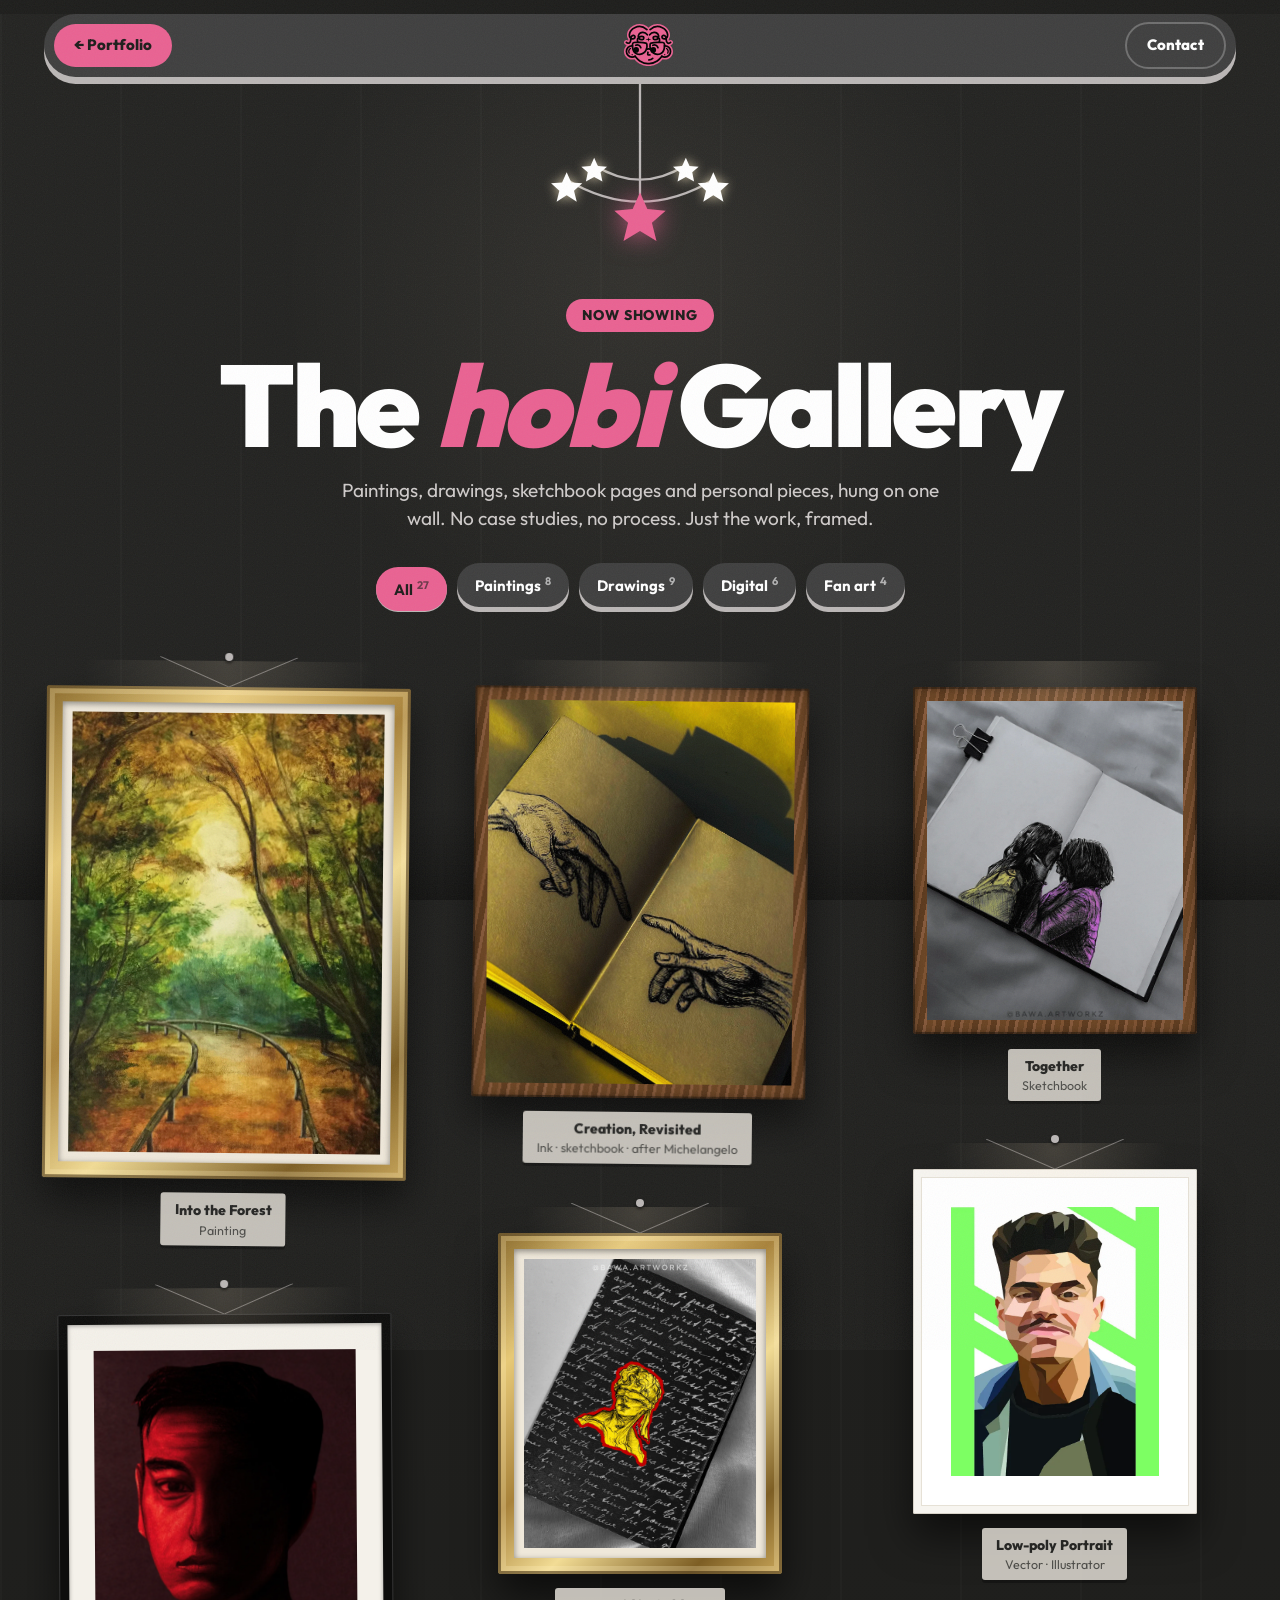
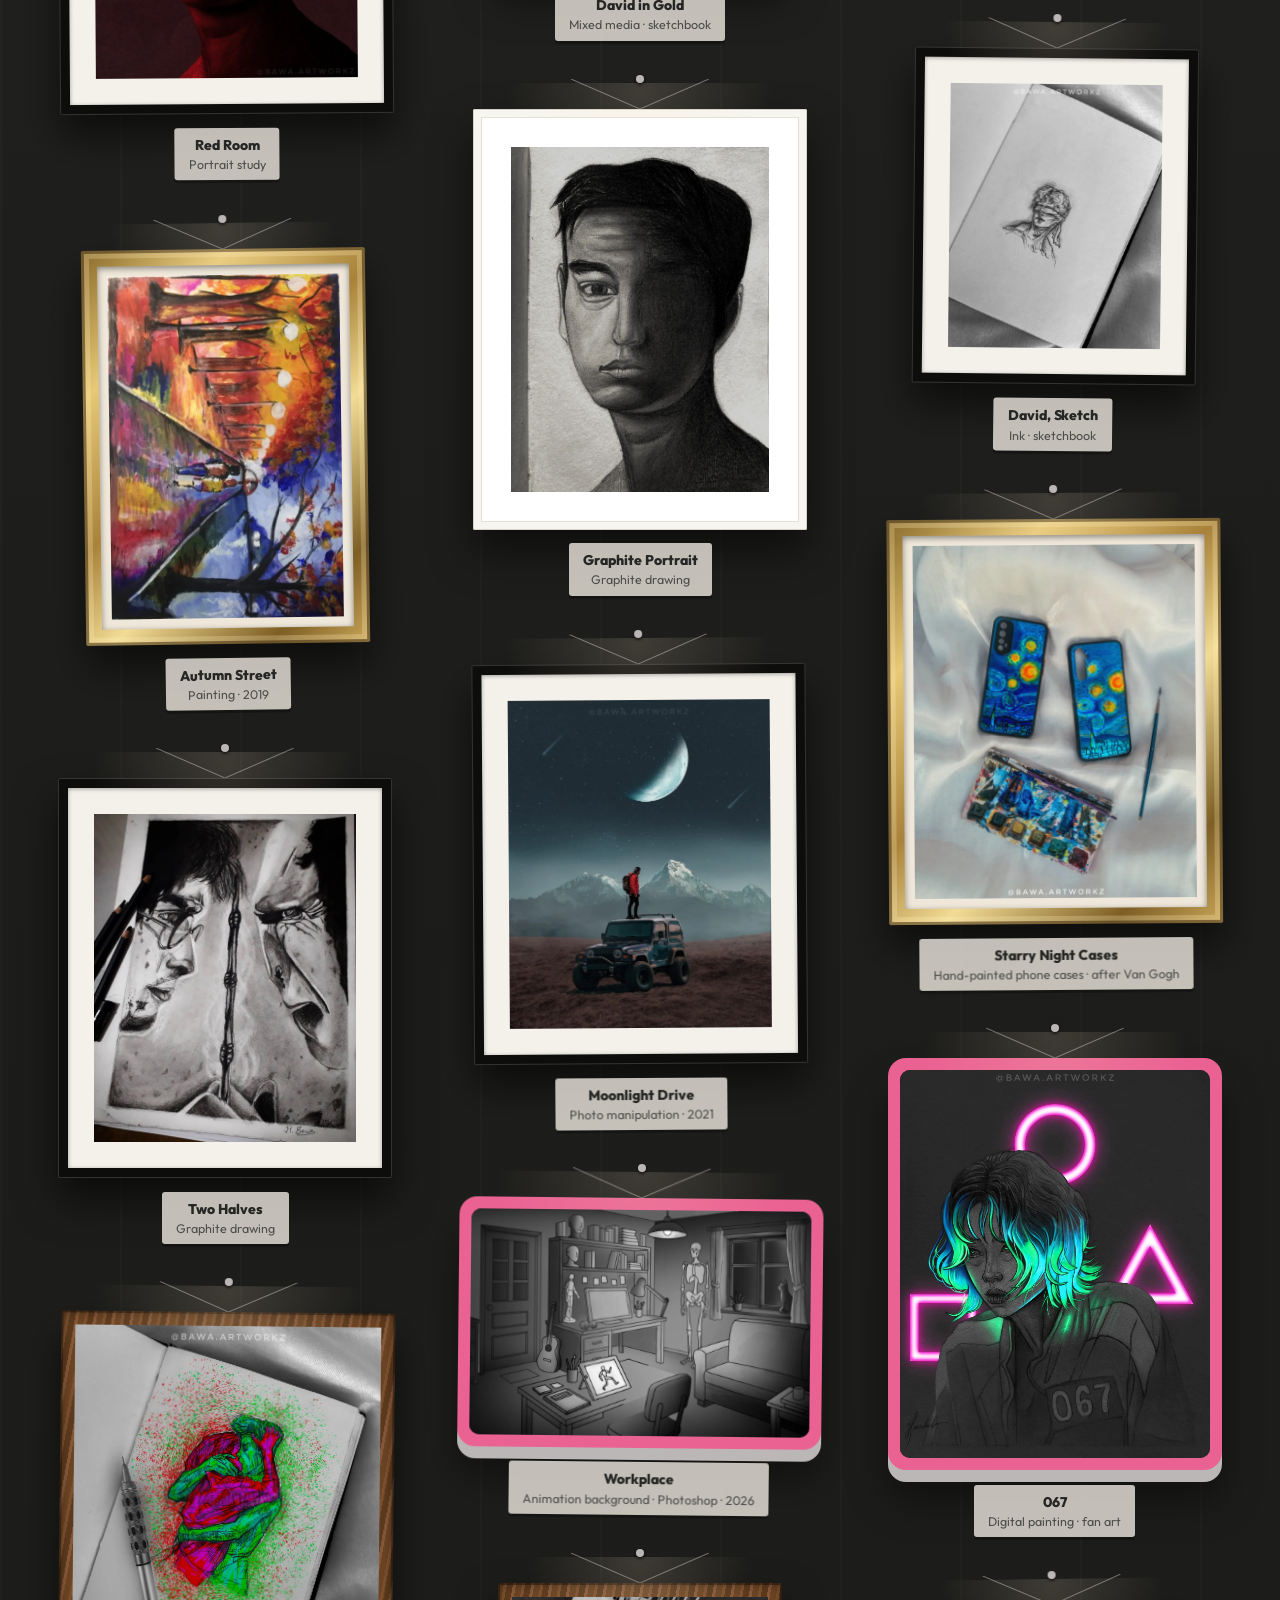
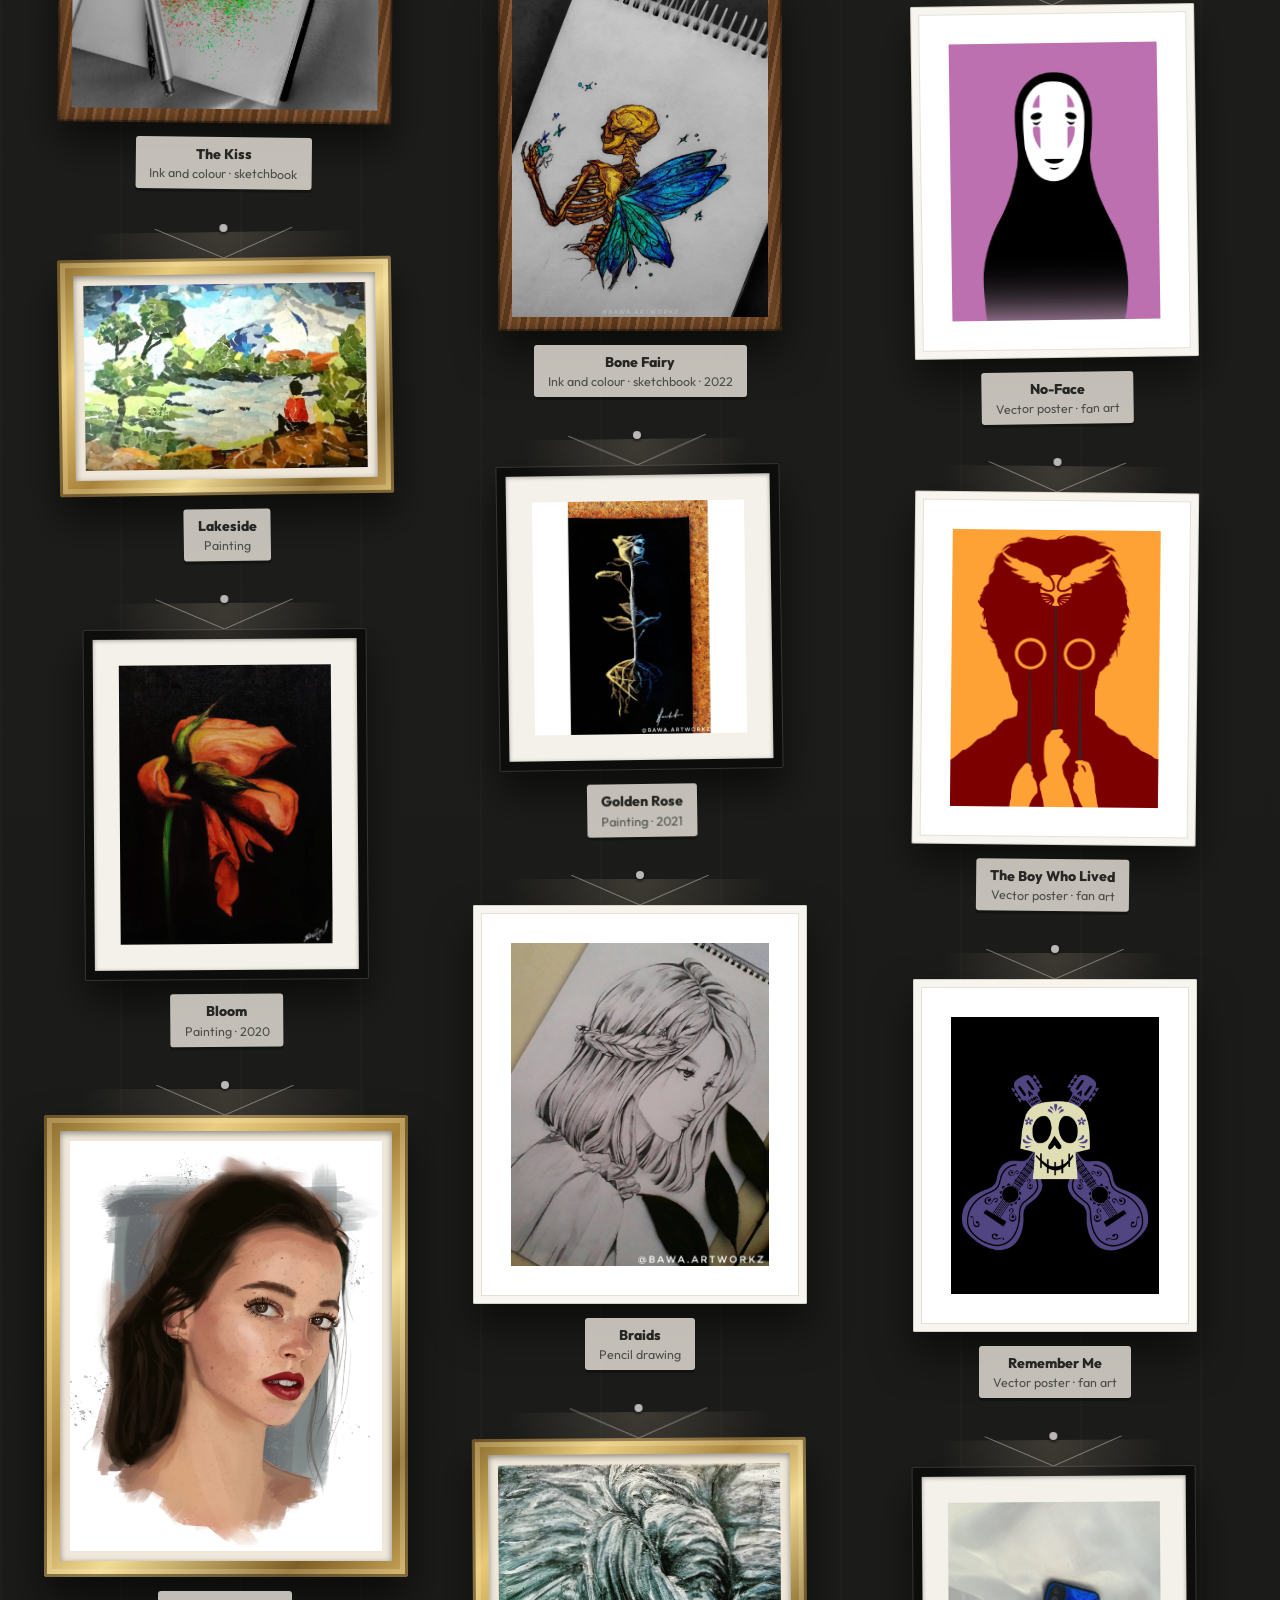
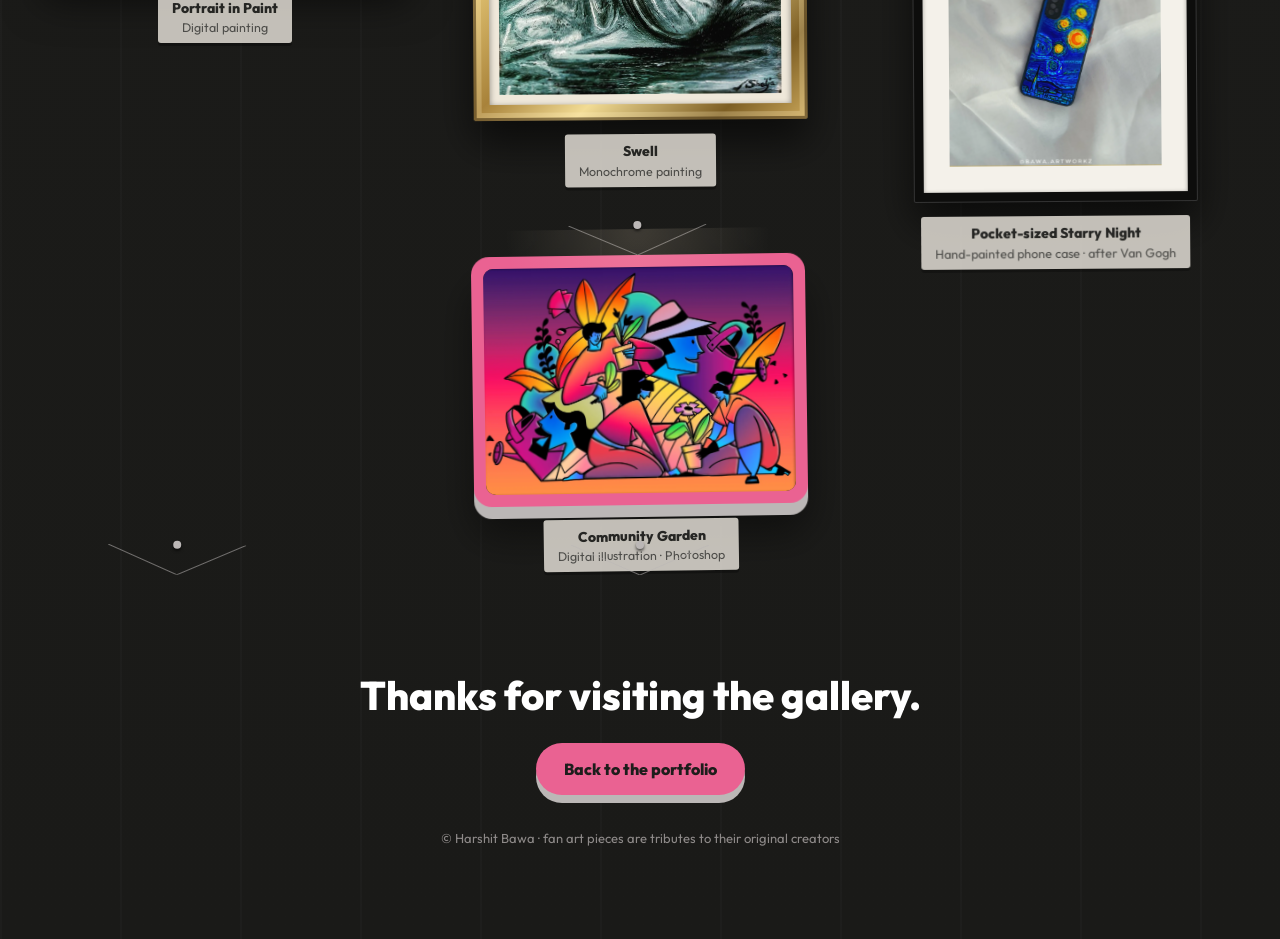
==== gallery.html @ a93f2c96 "Add art gallery page, remove team info from projects" ====
<!doctype html>
<html lang="en">
<head>
<meta charset="utf-8">
<meta name="viewport" content="width=device-width, initial-scale=1">
<title>The Gallery — hobi · Harshit Bawa</title>
<meta name="description" content="The hobi gallery: paintings, drawings, sketchbook pages and digital pieces by Harshit Bawa, hung in frames.">
<meta property="og:title" content="The Gallery — hobi · Harshit Bawa">
<meta property="og:description" content="Paintings, drawings and personal pieces on display.">
<meta name="theme-color" content="#1D1D1B">
<link rel="icon" href="media/hobi-side-logo.svg">
<link rel="preconnect" href="https://fonts.googleapis.com"><link rel="preconnect" href="https://fonts.gstatic.com" crossorigin>
<link href="https://fonts.googleapis.com/css2?family=Outfit:wght@400;500;600;700;800;900&display=swap" rel="stylesheet">
<link rel="stylesheet" href="css/gallery.css?v=1">
</head>
<body>
<div id="room">
  <header class="gtop">
    <a class="back" href="./">← Portfolio</a>
    <a class="gmark" href="./" aria-label="hobi home"><img src="media/hobi-side-logo.svg" alt=""></a>
    <a class="back ghost" href="./#contact">Contact</a>
  </header>

  <section class="ghero">
    <svg class="chandelier" viewBox="0 0 240 230" aria-hidden="true">
      <line x1="120" y1="0" x2="120" y2="70" />
      <path class="arm" d="M40 112 Q120 160 200 112" />
      <path class="arm" d="M70 96 Q120 128 170 96" />
      <line x1="120" y1="70" x2="120" y2="132" />
      <g class="bulbs">
        <path class="st s1" d="M40 104l5 11 12 1-9 8 3 12-11-7-11 7 3-12-9-8 12-1z" />
        <path class="st s2" d="M200 104l5 11 12 1-9 8 3 12-11-7-11 7 3-12-9-8 12-1z" />
        <path class="st s3" d="M70 88l4 9 10 1-7 6 2 10-9-5-9 5 2-10-7-6 10-1z" />
        <path class="st s4" d="M170 88l4 9 10 1-7 6 2 10-9-5-9 5 2-10-7-6 10-1z" />
        <path class="st big" d="M120 126l8 18 20 2-15 13 5 20-18-11-18 11 5-20-15-13 20-2z" />
      </g>
    </svg>
    <p class="kicker">Now showing</p>
    <h1>The <span>hobi</span> Gallery</h1>
    <p class="lede">Paintings, drawings, sketchbook pages and personal pieces, hung on one wall. No case studies, no process. Just the work, framed.</p>
    <nav id="gfilters" aria-label="Filter artworks"></nav>
  </section>

  <main id="wall" aria-label="Artworks"></main>

  <footer class="gfoot">
    <p>Thanks for visiting the gallery.</p>
    <a class="pill" href="./">Back to the portfolio</a>
    <small>© Harshit Bawa · fan art pieces are tributes to their original creators</small>
  </footer>
</div>

<div id="viewing" role="dialog" aria-modal="true" aria-label="Artwork viewer">
  <button id="vClose" class="vbtn close" aria-label="Close">×</button>
  <button id="vPrev" class="vbtn prev" aria-label="Previous">←</button>
  <div class="vstage">
    <div id="vFrame" class="vframe"><span class="mat"><img id="vImg" alt=""></span></div>
    <div class="vplaque"><b id="vTitle"></b><span id="vMeta"></span><small id="vCount"></small></div>
  </div>
  <button id="vNext" class="vbtn next" aria-label="Next">→</button>
</div>
<script src="js/gallery.js?v=1"></script>
</body>
</html>
---- css/gallery.css ----
/* hobi gallery — a separate exhibition room. Same palette as the portfolio. */
:root{
  --ink:#1D1D1B; --panel:#3f3f3f; --pink:#EA6292; --grey:#BBB7B6; --white:#fff;
  --font:"Gravita HUM","gravita-hum-variable","Outfit",ui-rounded,system-ui,sans-serif;
  --pad:clamp(16px,3.4vw,48px); --ease:cubic-bezier(.2,.8,.2,1);
}
*{box-sizing:border-box;margin:0;padding:0}
html{background:var(--ink);color:var(--white);font-family:var(--font);-webkit-font-smoothing:antialiased}
body{overflow-x:hidden;line-height:1.5;min-height:100vh}
img{display:block;max-width:100%}
a{color:inherit;text-decoration:none}
button{font:inherit;color:inherit;cursor:pointer;border:0;background:none}
::selection{background:var(--pink);color:var(--ink)}

/* the room: wall texture + a soft spotlight that follows the cursor */
#room{position:relative;min-height:100vh;--mx:50vw;--my:30vh;
  background:
    radial-gradient(600px circle at var(--mx) var(--my),rgba(255,236,210,.07),transparent 60%),
    repeating-linear-gradient(90deg,rgba(255,255,255,.018) 0 2px,transparent 2px 120px),
    linear-gradient(#232321,#1D1D1B 40%,#1a1a18)}
#room.nolight{background:repeating-linear-gradient(90deg,rgba(255,255,255,.018) 0 2px,transparent 2px 120px),linear-gradient(#232321,#1D1D1B 40%,#1a1a18)}
#room::after{content:"";position:fixed;left:0;right:0;bottom:0;height:90px;pointer-events:none;z-index:1;
  background:linear-gradient(transparent,rgba(0,0,0,.35))}
body::after{content:"";position:fixed;inset:-50%;z-index:90;pointer-events:none;opacity:.06;
  background-image:url("data:image/svg+xml,%3Csvg xmlns='http://www.w3.org/2000/svg' width='160' height='160'%3E%3Cfilter id='n'%3E%3CfeTurbulence type='fractalNoise' baseFrequency='.9' numOctaves='3' stitchTiles='stitch'/%3E%3C/filter%3E%3Crect width='100%25' height='100%25' filter='url(%23n)'/%3E%3C/svg%3E")}

/* header */
.gtop{position:sticky;top:14px;z-index:20;display:flex;align-items:center;justify-content:space-between;margin:14px var(--pad) 0;
  padding:8px 10px;background:var(--panel);border-radius:999px;box-shadow:0 7px 0 var(--grey)}
.back{background:var(--pink);color:var(--ink);font-weight:800;padding:10px 20px;border-radius:999px;font-size:15px;transition:transform .25s var(--ease)}
.back:hover{transform:translateY(-2px) rotate(-2deg)}
.back.ghost{background:transparent;color:var(--white);border:2px solid rgba(255,255,255,.25)}
.gmark img{height:42px;width:auto}

/* hero */
.ghero{text-align:center;padding:0 var(--pad) 40px;position:relative}
.chandelier{width:min(220px,46vw);height:auto;display:block;margin:0 auto -6px;transform-origin:50% 0;animation:sway 6s ease-in-out infinite;overflow:visible}
.chandelier line,.chandelier .arm{stroke:var(--grey);stroke-width:2.5;fill:none;stroke-linecap:round}
.chandelier .st{fill:var(--white);transform-box:fill-box;transform-origin:center;filter:drop-shadow(0 0 6px rgba(255,240,200,.7))}
.chandelier .big{fill:var(--pink);filter:drop-shadow(0 0 14px rgba(234,98,146,.8))}
.chandelier .s1{animation:twinkle 2.4s infinite}.chandelier .s2{animation:twinkle 2.4s .6s infinite}
.chandelier .s3{animation:twinkle 2.4s 1.2s infinite}.chandelier .s4{animation:twinkle 2.4s 1.8s infinite}
@keyframes sway{0%,100%{transform:rotate(-3deg)}50%{transform:rotate(3deg)}}
@keyframes twinkle{0%,100%{opacity:1;transform:scale(1)}50%{opacity:.45;transform:scale(.8)}}
.kicker{display:inline-block;background:var(--pink);color:var(--ink);font-weight:800;padding:6px 16px;border-radius:999px;font-size:14px;letter-spacing:.06em;text-transform:uppercase;margin-top:18px}
.ghero h1{font-size:clamp(46px,9vw,128px);line-height:.95;font-weight:900;letter-spacing:-.03em;margin:18px 0 16px}
.ghero h1 span{color:var(--pink);font-style:italic}
.lede{max-width:620px;margin:0 auto;color:#cfcbca;font-size:clamp(16px,1.6vw,19px)}
#gfilters{display:flex;flex-wrap:wrap;justify-content:center;gap:10px;margin-top:30px}
#gfilters button{background:var(--panel);padding:10px 18px;border-radius:999px;font-weight:700;font-size:15px;box-shadow:0 5px 0 var(--grey);transition:transform .2s var(--ease),box-shadow .2s,background .2s}
#gfilters button sup{font-size:11px;margin-left:4px;opacity:.6}
#gfilters button:hover{transform:translateY(-2px)}
#gfilters button.on{background:var(--pink);color:var(--ink);transform:translateY(4px);box-shadow:0 1px 0 var(--grey)}

/* the wall — salon hang */
#wall{columns:4 260px;column-gap:clamp(28px,4vw,64px);padding:40px var(--pad) 60px;max-width:1600px;margin:0 auto;position:relative;z-index:2}
.art{break-inside:avoid;margin:0 0 clamp(44px,5vw,72px);position:relative;text-align:center;
  opacity:0;transform:translateY(-40px) rotate(var(--rot,0deg));transition:opacity .7s var(--ease) var(--d),transform 1s cubic-bezier(.34,1.56,.64,1) var(--d)}
.art.hung{opacity:1;transform:translateY(0) rotate(var(--rot,0deg))}
.art.off{display:none}
.art:nth-child(3n){--rot:-.8deg}.art:nth-child(4n+1){--rot:.6deg}.art:nth-child(5n+2){--rot:-.4deg}
/* hanging wire + nail */
.art::before{content:"";position:absolute;left:50%;top:-30px;width:38%;height:30px;transform:translateX(-50%);
  background:linear-gradient(to top right,transparent calc(50% - 1px),rgba(187,183,182,.55) 50%,transparent calc(50% + 1px)) left/50% 100% no-repeat,
             linear-gradient(to top left,transparent calc(50% - 1px),rgba(187,183,182,.55) 50%,transparent calc(50% + 1px)) right/50% 100% no-repeat}
.art::after{content:"";position:absolute;left:50%;top:-34px;width:8px;height:8px;margin-left:-4px;border-radius:50%;background:var(--grey);box-shadow:0 2px 3px rgba(0,0,0,.6)}
/* picture-light glow */
.frame{display:block;width:100%;position:relative;transition:transform .45s var(--ease),filter .45s;will-change:transform}
.frame::before{content:"";position:absolute;left:10%;right:10%;top:-26px;height:60%;z-index:-1;pointer-events:none;opacity:.55;transition:opacity .4s;
  background:radial-gradient(ellipse at 50% 0,rgba(255,233,200,.28),transparent 70%)}
.art:hover .frame::before{opacity:1}
.art.s .frame{width:78%;margin:0 auto}
.art.m .frame{width:92%;margin:0 auto}
.mat{display:block;position:relative;overflow:hidden}
.mat img{width:100%;height:auto;transition:transform .8s var(--ease)}
.art:hover .mat img{transform:scale(1.03)}
.frame:focus-visible{outline:3px solid var(--pink);outline-offset:8px}

/* frame styles */
.f-gold{padding:16px;border-radius:3px;
  background:linear-gradient(135deg,#8a6a2b,#e7c977 22%,#a8823a 45%,#f2dc95 62%,#7d5e24 85%,#c9a659);
  box-shadow:inset 0 0 0 3px rgba(60,40,10,.55),inset 0 0 0 8px rgba(255,240,190,.25),0 22px 40px rgba(0,0,0,.6)}
.f-gold .mat{padding:10px;background:#efe8da;box-shadow:inset 0 2px 6px rgba(0,0,0,.45)}
.f-black{padding:10px;background:#0d0d0c;border-radius:2px;box-shadow:inset 0 0 0 1px #333,0 22px 40px rgba(0,0,0,.6)}
.f-black .mat{padding:clamp(14px,2.2vw,26px);background:#f4f1ea;box-shadow:inset 0 1px 4px rgba(0,0,0,.35)}
.f-wood{padding:14px;border-radius:3px;
  background:repeating-linear-gradient(100deg,#6b4423 0 6px,#7d5130 6px 9px,#5d3a1d 9px 15px,#86593a 15px 18px);
  box-shadow:inset 0 0 0 2px rgba(0,0,0,.35),inset 0 0 12px rgba(0,0,0,.45),0 22px 40px rgba(0,0,0,.6)}
.f-wood .mat{box-shadow:inset 0 2px 8px rgba(0,0,0,.5)}
.f-white{padding:8px;background:#f7f5f0;border-radius:2px;box-shadow:inset 0 0 0 1px #d7d2c8,0 22px 40px rgba(0,0,0,.55)}
.f-white .mat{padding:clamp(16px,2.4vw,30px);background:#fff;box-shadow:inset 0 0 0 1px #e6e1d6}
.f-pink{padding:12px;background:var(--pink);border-radius:18px;box-shadow:0 12px 0 var(--grey),0 30px 40px rgba(0,0,0,.45)}
.f-pink .mat{border-radius:10px;box-shadow:inset 0 0 0 3px var(--ink)}

/* museum plaque */
.plaque{display:inline-flex;flex-direction:column;gap:2px;margin-top:18px;padding:8px 14px;max-width:90%;
  background:#e9e5dc;color:#2a2a28;border-radius:3px;font-size:12.5px;line-height:1.3;
  box-shadow:0 3px 0 rgba(0,0,0,.35);transform:translateY(-4px);opacity:.82;transition:opacity .3s,transform .3s var(--ease)}
.plaque b{font-size:14px;font-weight:800}
.plaque span{opacity:.75}
.art:hover .plaque{opacity:1;transform:translateY(0)}

/* footer */
.gfoot{text-align:center;padding:30px var(--pad) 90px;position:relative;z-index:2}
.gfoot p{font-size:clamp(24px,3.4vw,40px);font-weight:800;margin-bottom:18px}
.pill{display:inline-block;background:var(--pink);color:var(--ink);font-weight:800;padding:14px 28px;border-radius:999px;box-shadow:0 8px 0 var(--grey);transition:transform .2s,box-shadow .2s}
.pill:hover{transform:translateY(4px);box-shadow:0 4px 0 var(--grey)}
.gfoot small{display:block;margin-top:34px;color:#8e8a89;font-size:13px}

/* viewing room */
#viewing{position:fixed;inset:0;z-index:100;display:flex;align-items:center;justify-content:center;gap:clamp(8px,2vw,30px);
  padding:clamp(14px,3vw,40px);background:radial-gradient(ellipse at 50% 30%,#2b2a27,#0e0e0d 75%);
  opacity:0;visibility:hidden;transition:opacity .35s,visibility .35s}
#viewing.on{opacity:1;visibility:visible}
.vstage{display:flex;flex-direction:column;align-items:center;max-width:min(1100px,100%);transform:scale(.94);transition:transform .45s var(--ease)}
#viewing.on .vstage{transform:none}
.vframe{display:inline-block;max-width:100%}
.vframe img{max-height:calc(100vh - 220px);width:auto;max-width:100%;margin:0 auto}
.vframe .mat{display:block}
.vplaque{margin-top:22px;display:flex;flex-direction:column;align-items:center;gap:2px;background:#e9e5dc;color:#2a2a28;padding:10px 18px;border-radius:3px;text-align:center}
.vplaque b{font-size:17px;font-weight:800}
.vplaque span{font-size:14px;opacity:.75}
.vplaque small{font-size:12px;opacity:.55;margin-top:2px}
.vbtn{width:52px;height:52px;flex:none;border-radius:50%;background:var(--panel);font-size:22px;font-weight:800;box-shadow:0 6px 0 var(--grey);transition:transform .2s,background .2s}
.vbtn:hover{background:var(--pink);color:var(--ink);transform:translateY(-2px)}
.vbtn.close{position:absolute;top:18px;right:18px;font-size:28px}

@media (max-width:700px){
  #wall{columns:2 140px;column-gap:22px}
  .art.s .frame,.art.m .frame{width:100%}
  .f-gold{padding:9px}.f-gold .mat{padding:5px}
  .f-black .mat,.f-white .mat{padding:9px}
  .plaque{font-size:11px;padding:6px 9px}.plaque b{font-size:12px}
  .vbtn.prev,.vbtn.next{position:absolute;bottom:18px}
  .vbtn.prev{left:calc(50% - 70px)}.vbtn.next{right:calc(50% - 70px)}
  .vframe img{max-height:calc(100vh - 260px)}
  .vstage{margin-bottom:60px}
  .gmark{display:none}
}
@media (prefers-reduced-motion:reduce){
  *{animation:none!important;transition:none!important}
  .art{opacity:1;transform:none}
}
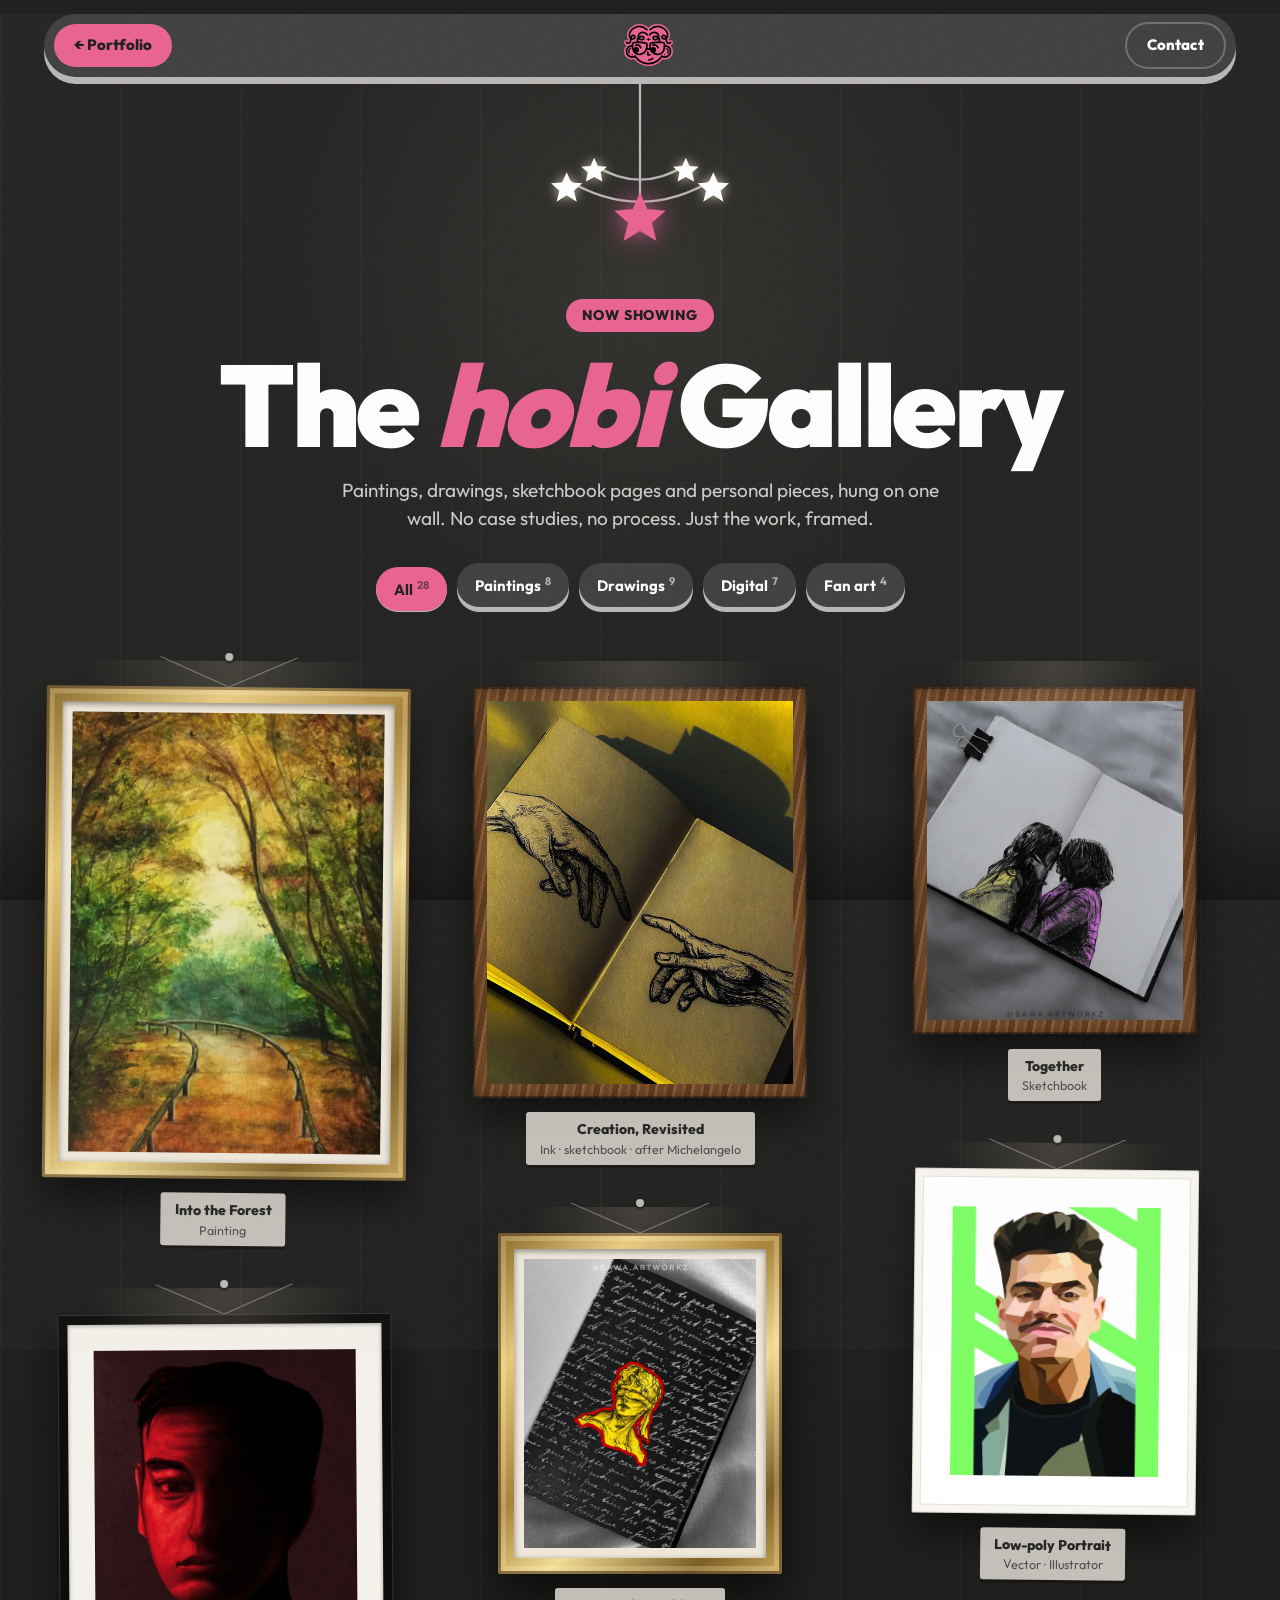
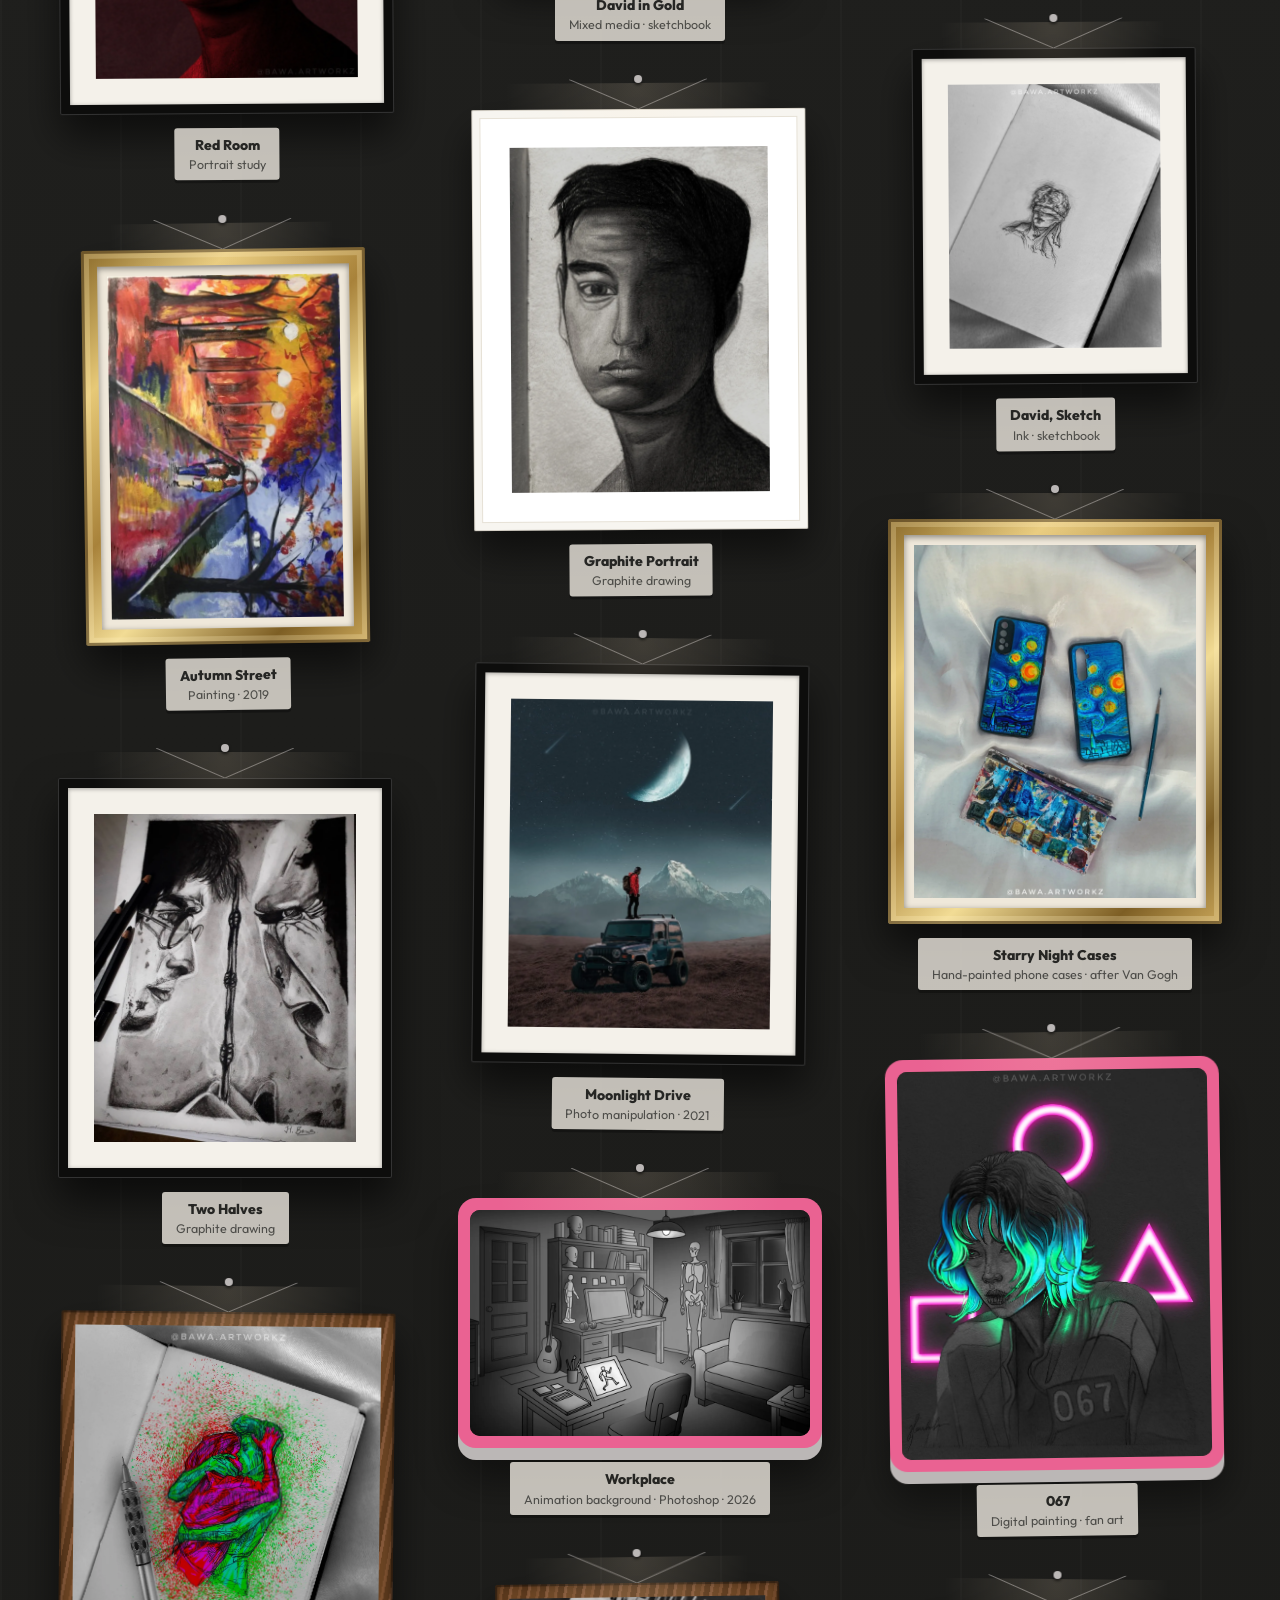
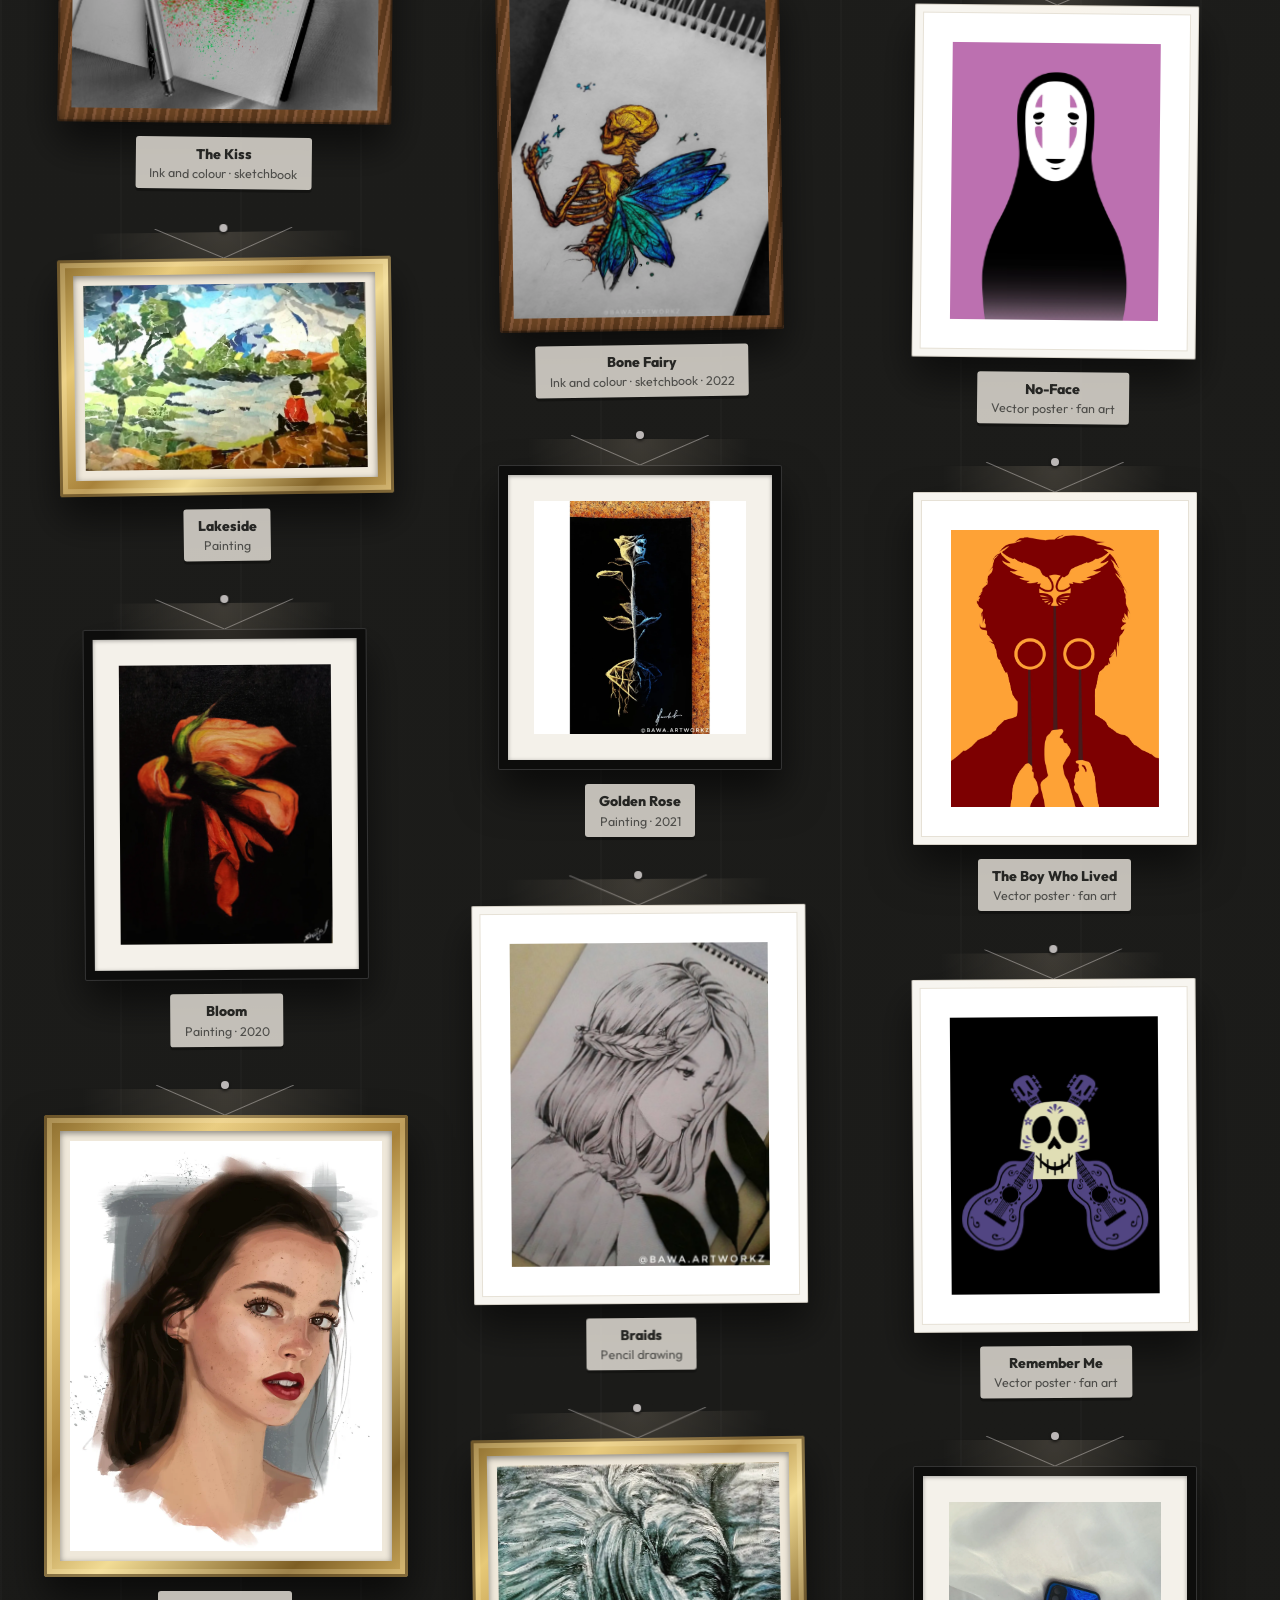
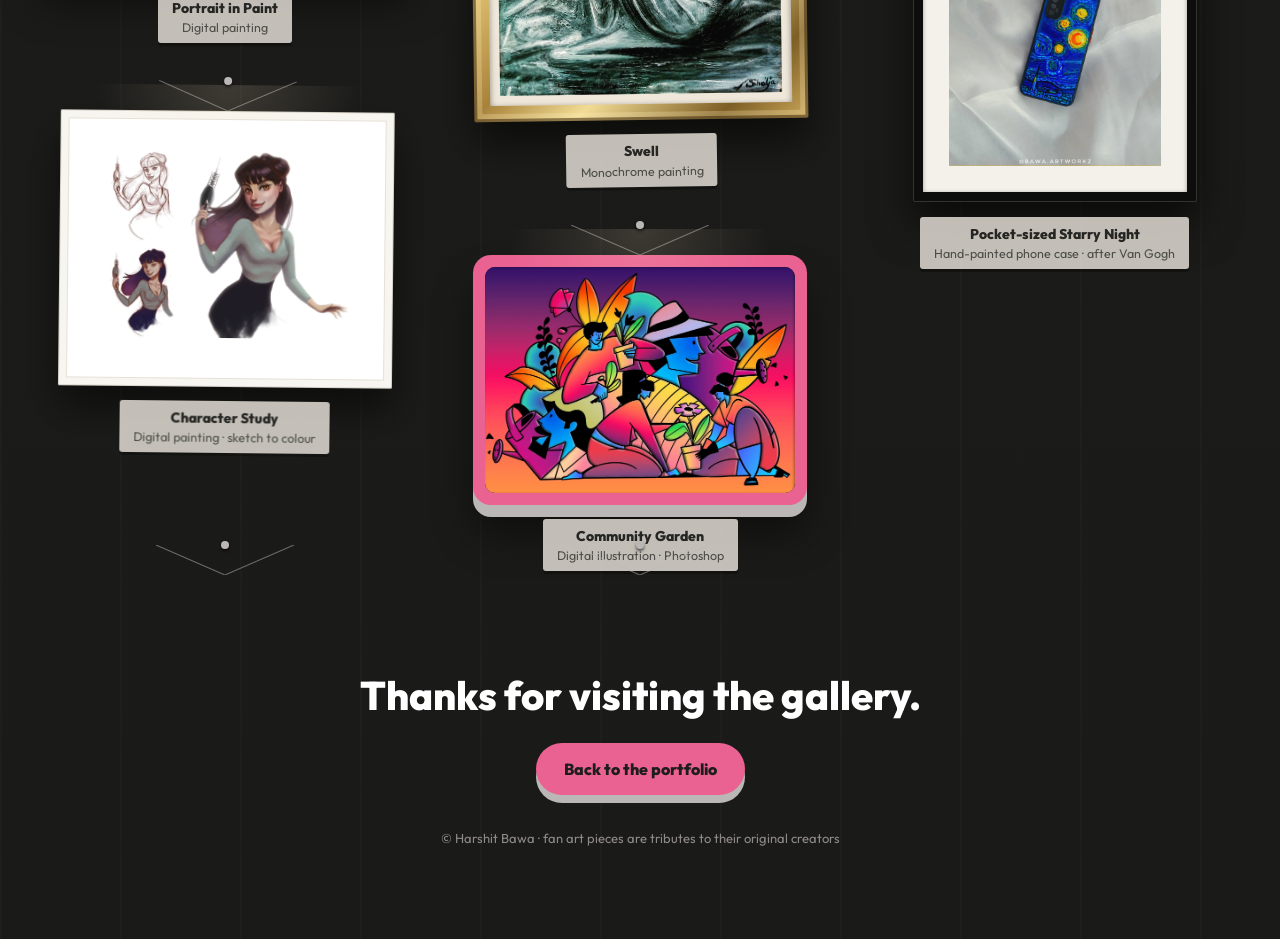
==== commit b57e5c94: "Masonry work grid, Motion Graphics filter, gallery preview, videography service, about photo slot" ====
--- a/gallery.html
+++ b/gallery.html
@@ -59,6 +59,6 @@
   </div>
   <button id="vNext" class="vbtn next" aria-label="Next">→</button>
 </div>
-<script src="js/gallery.js?v=1"></script>
+<script src="js/gallery.js?v=2"></script>
 </body>
 </html>
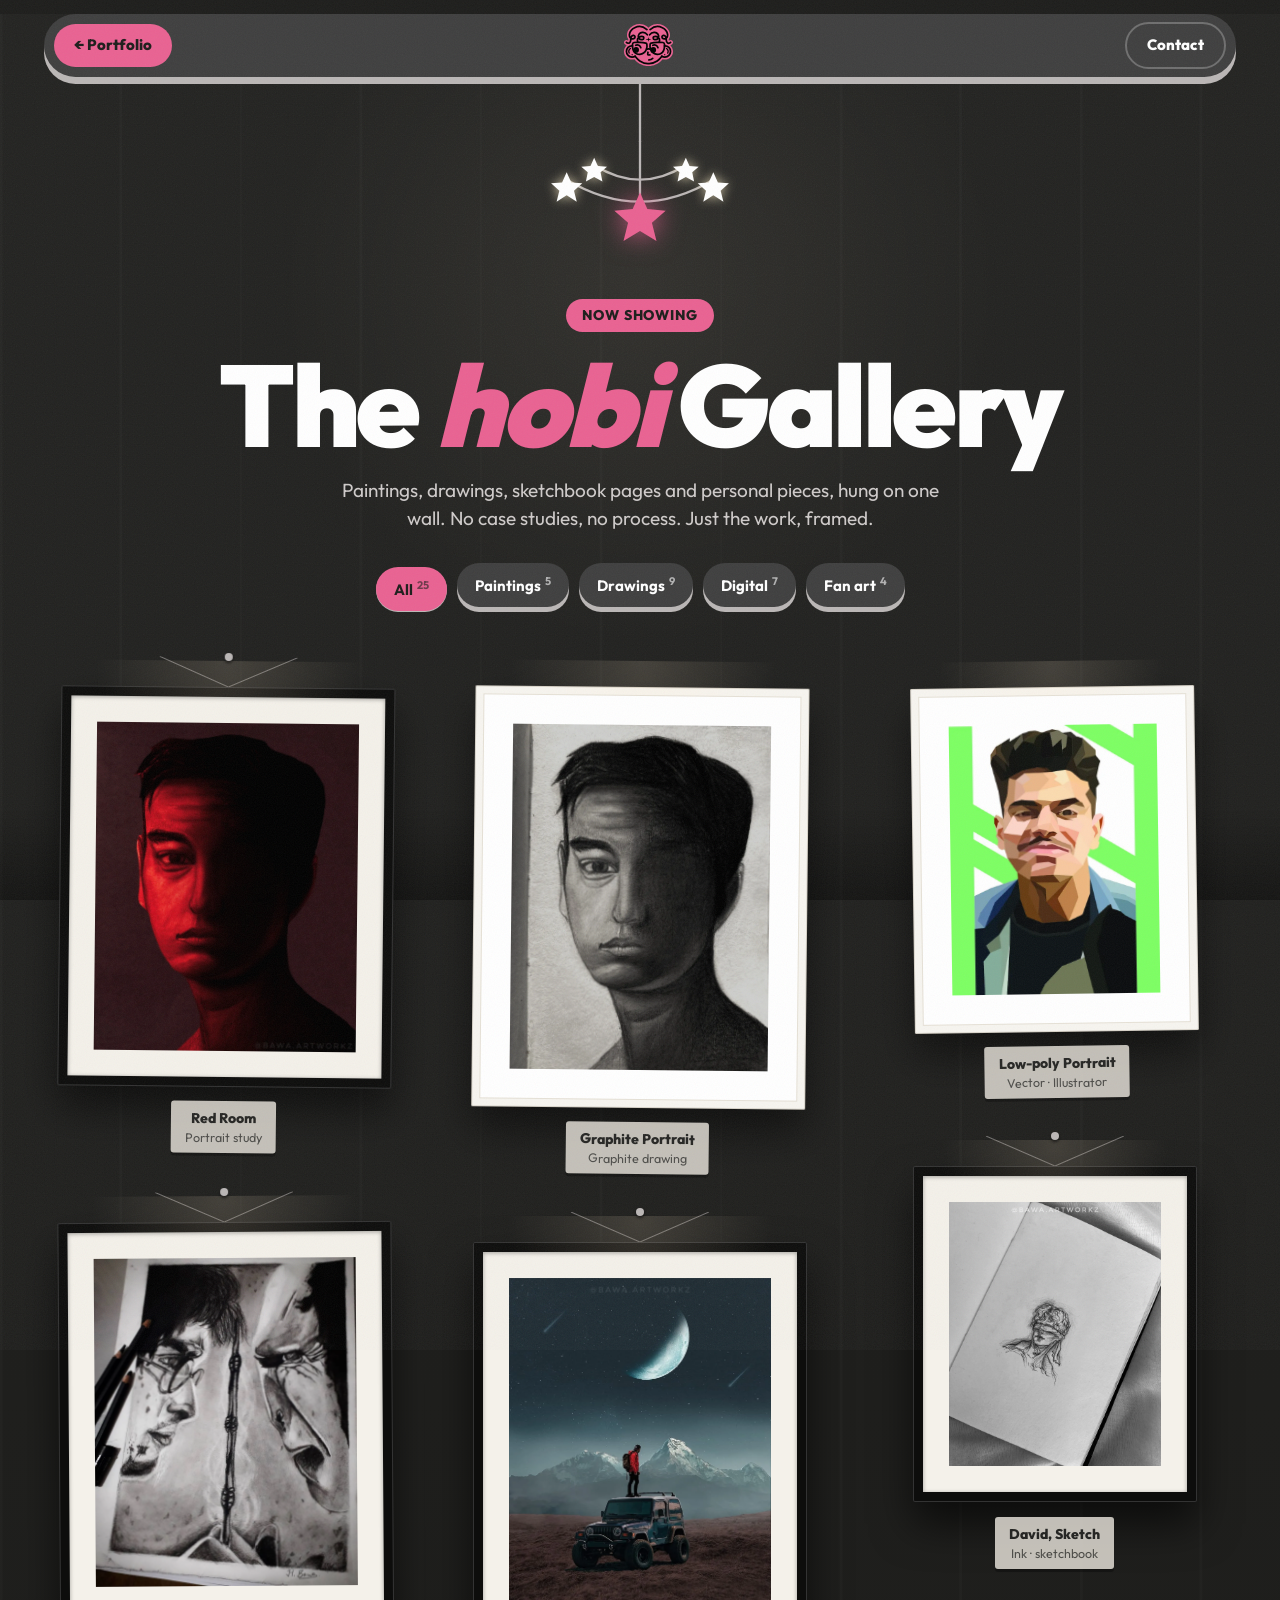
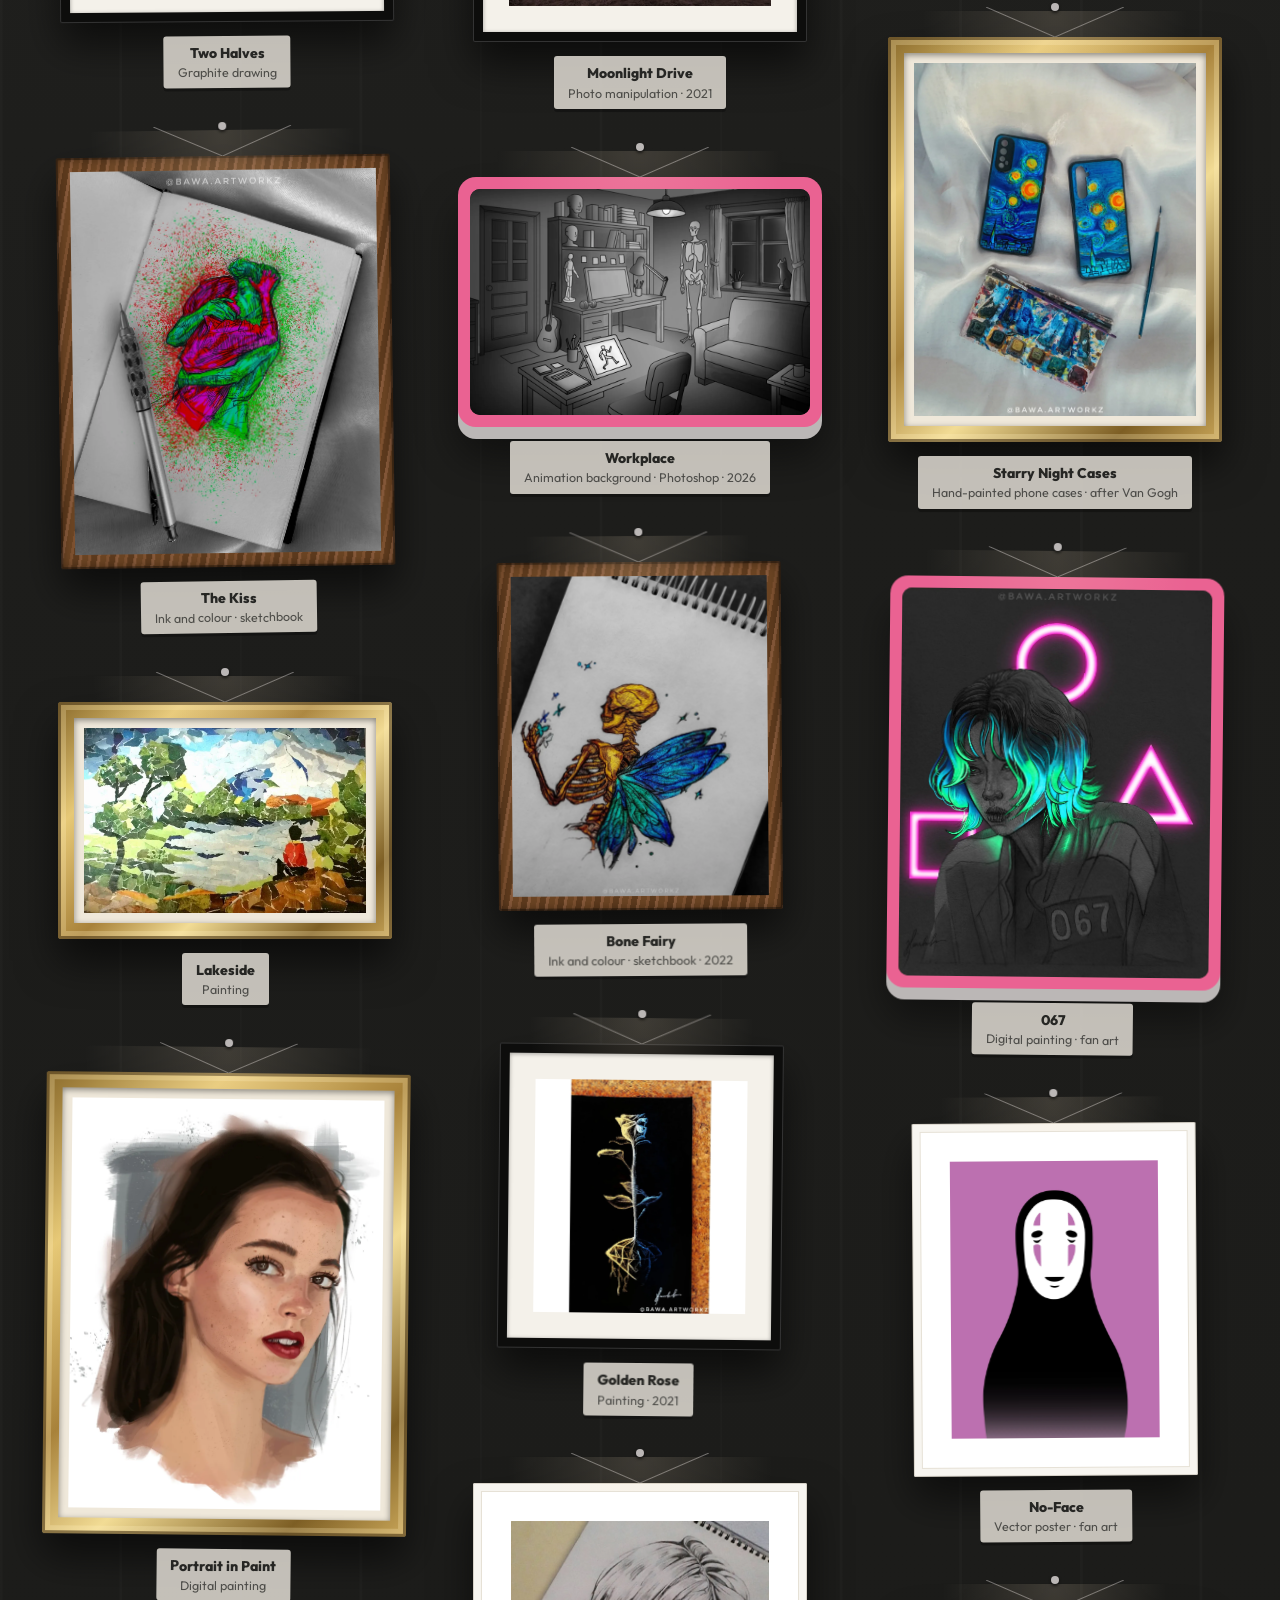
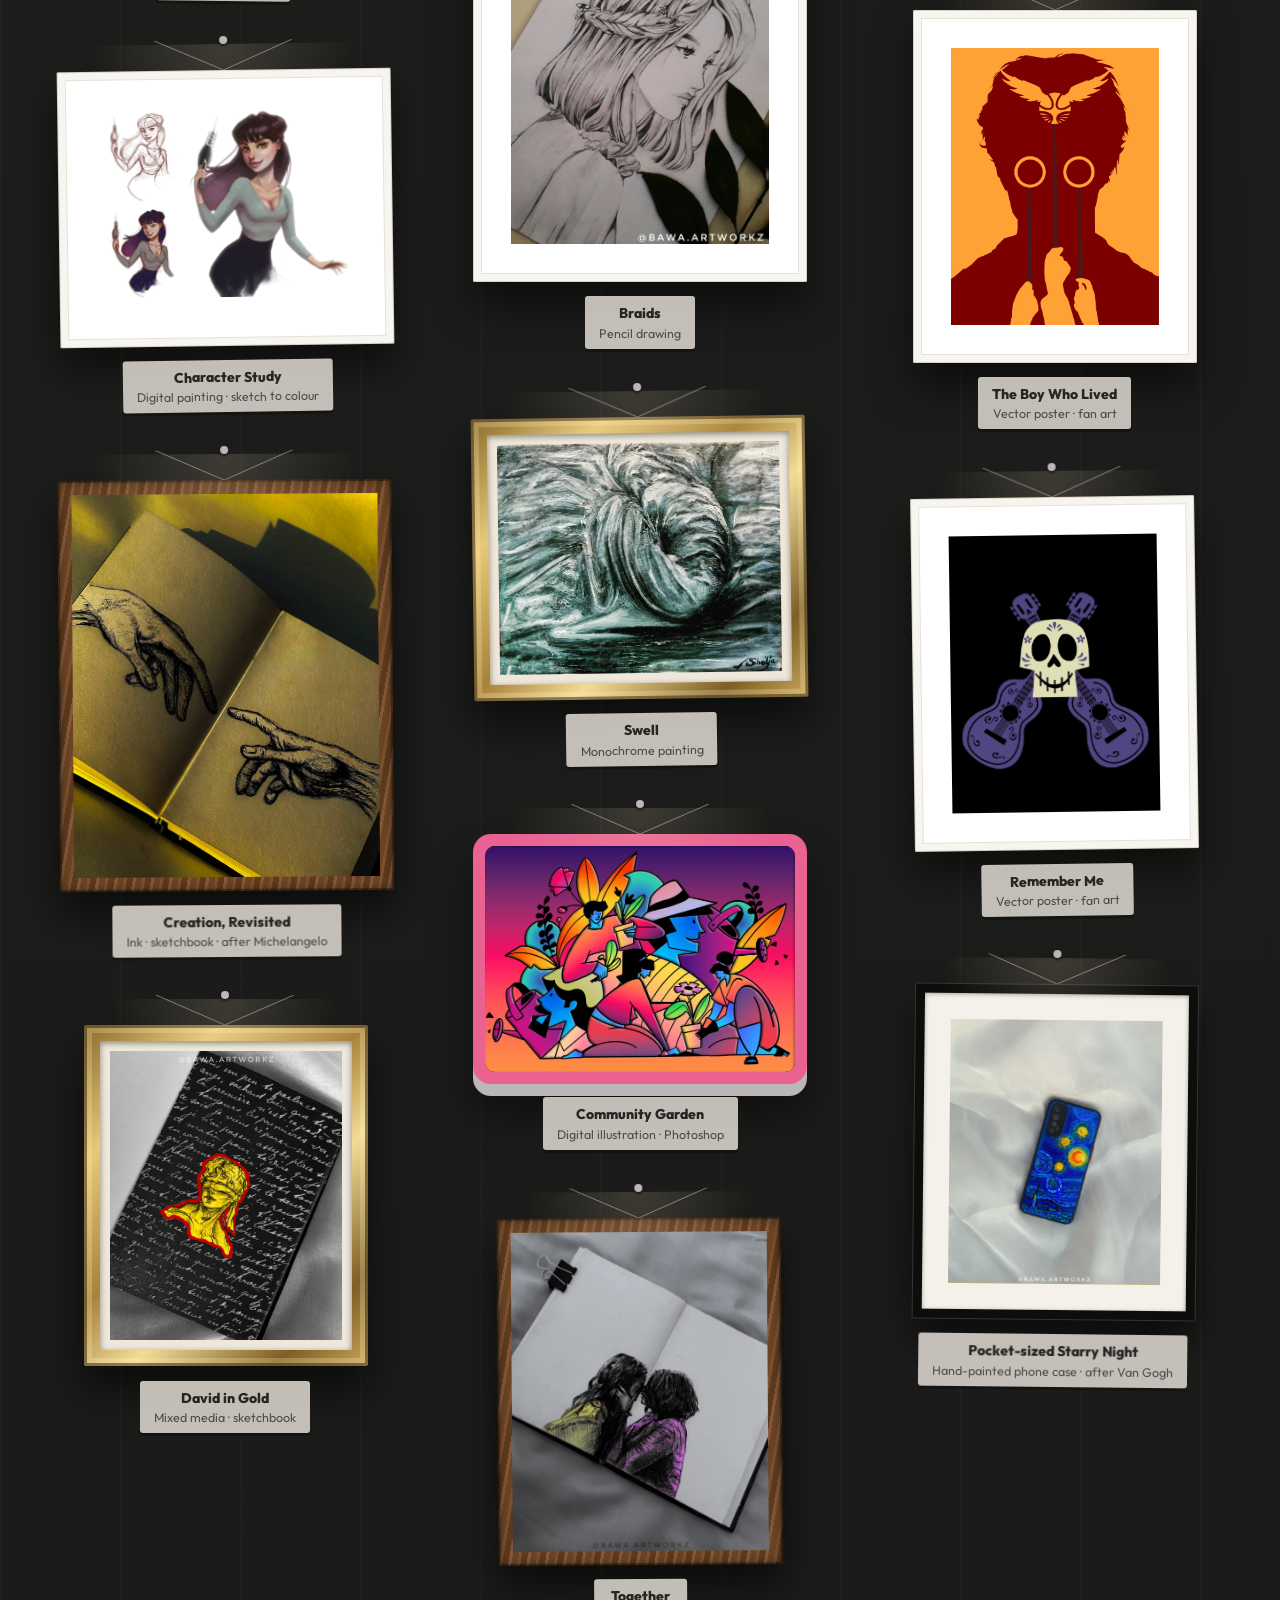
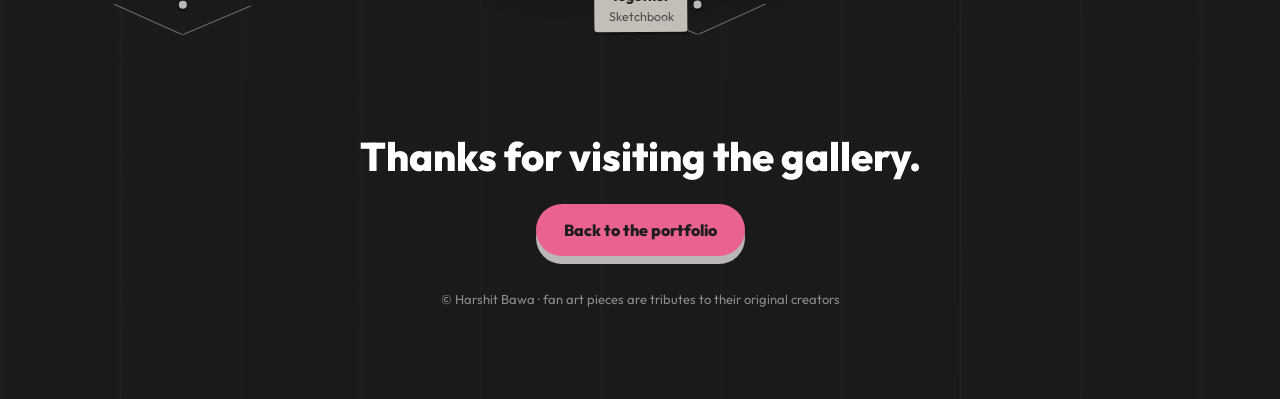
==== commit dd1102a6: "Working contact form, remove three paintings from gallery" ====
--- a/gallery.html
+++ b/gallery.html
@@ -59,6 +59,6 @@
   </div>
   <button id="vNext" class="vbtn next" aria-label="Next">→</button>
 </div>
-<script src="js/gallery.js?v=2"></script>
+<script src="js/gallery.js?v=3"></script>
 </body>
 </html>
